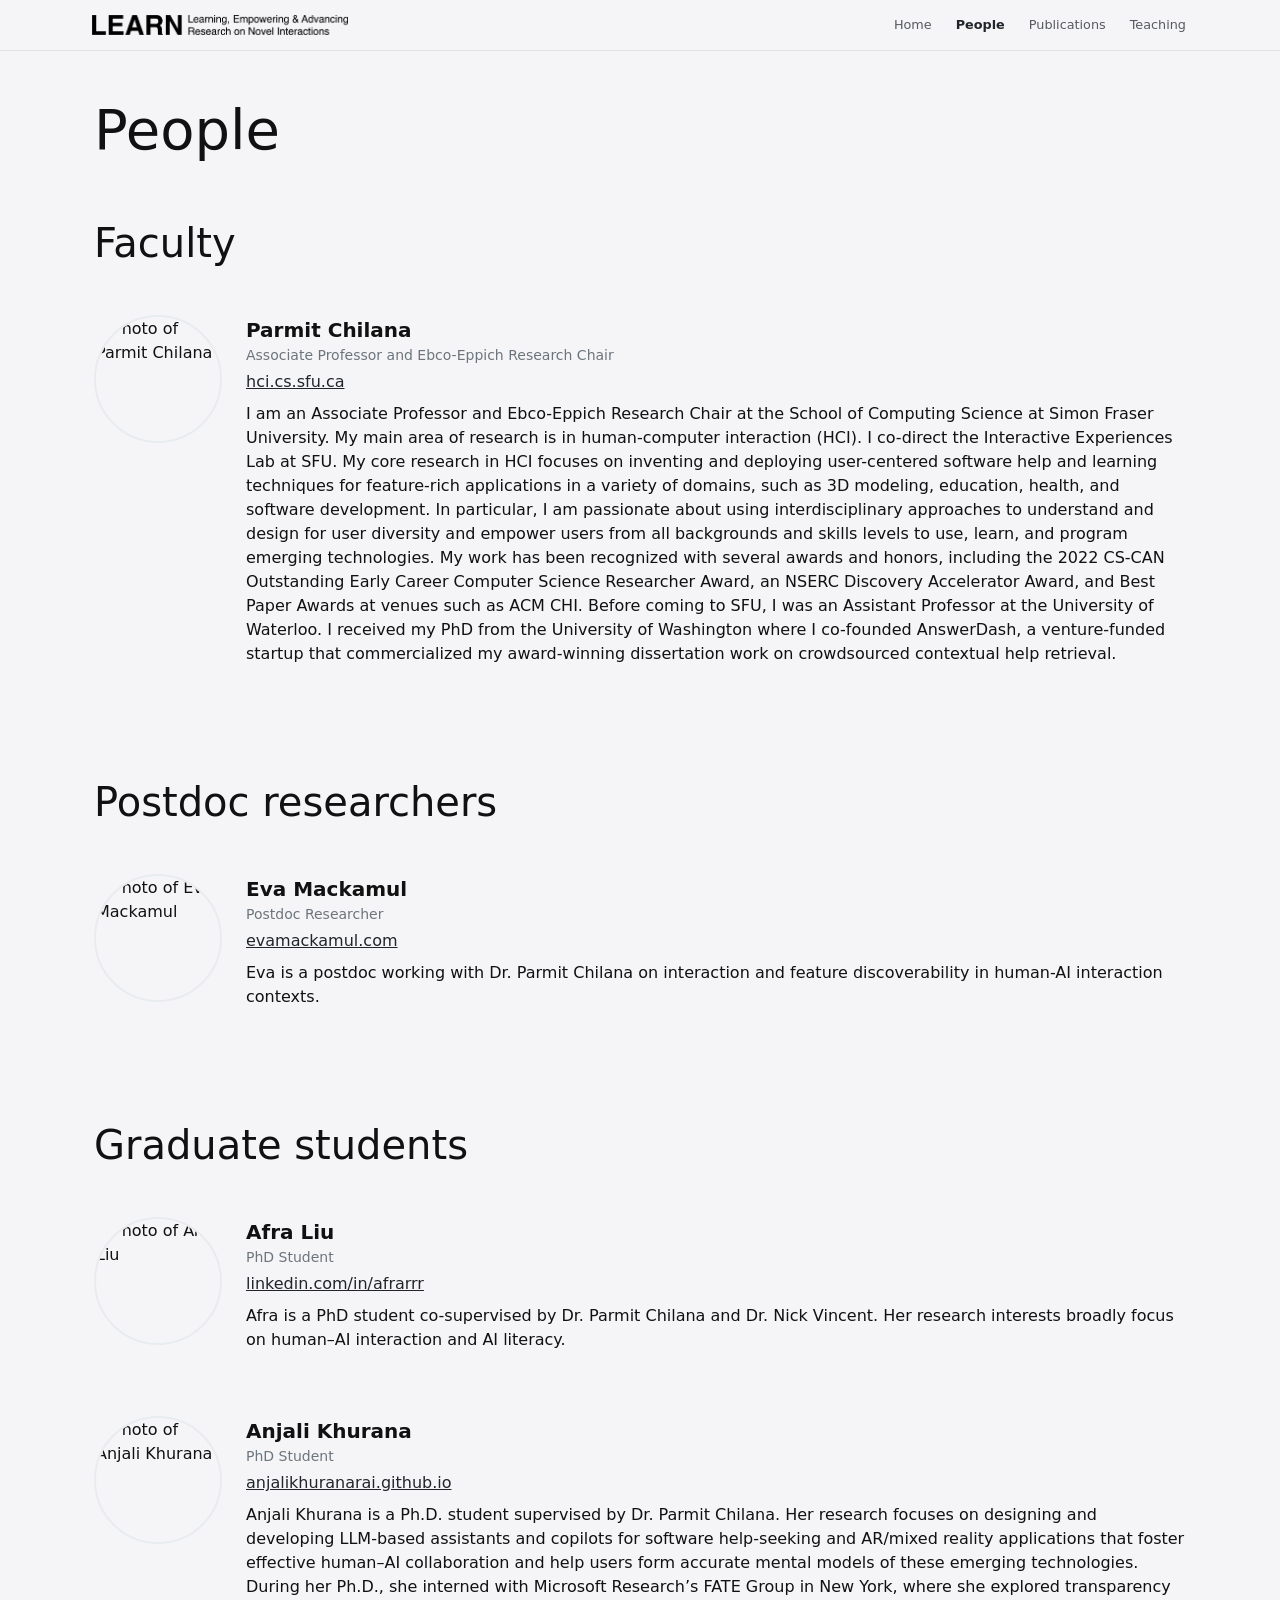
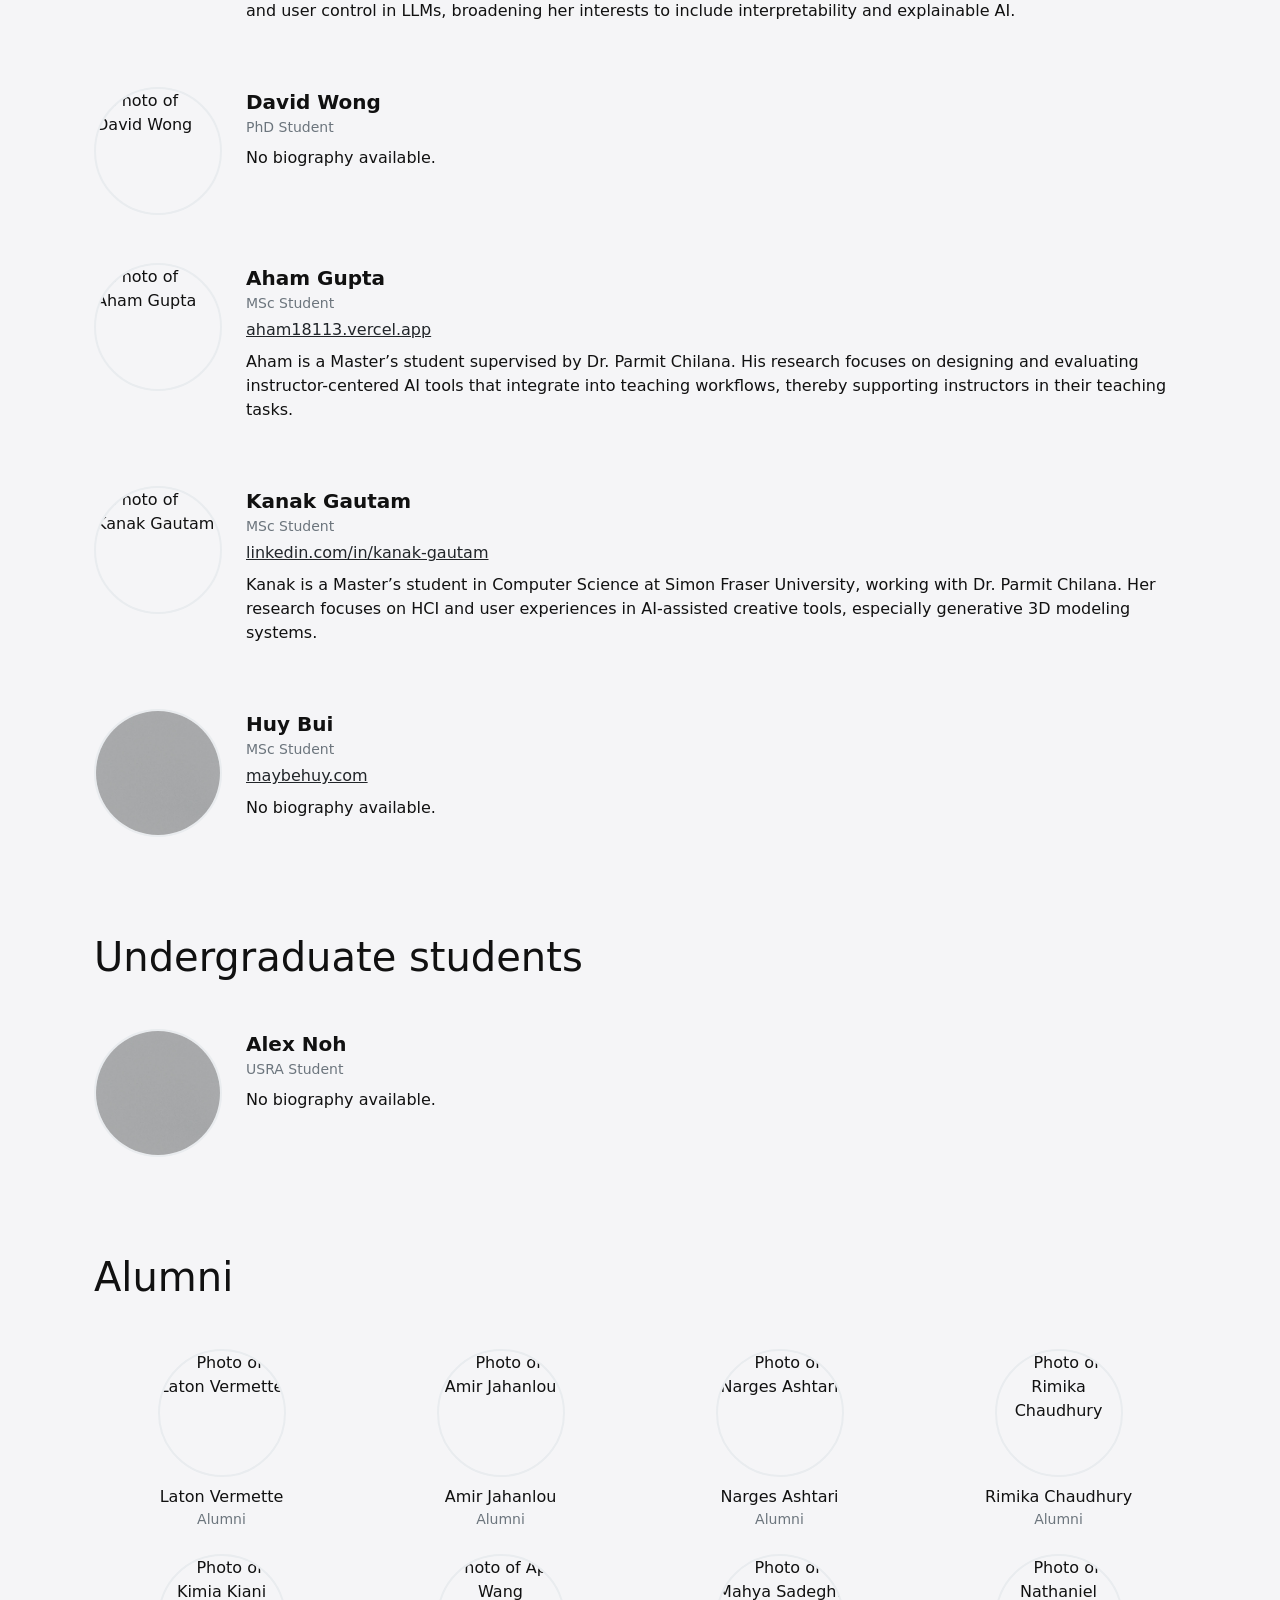
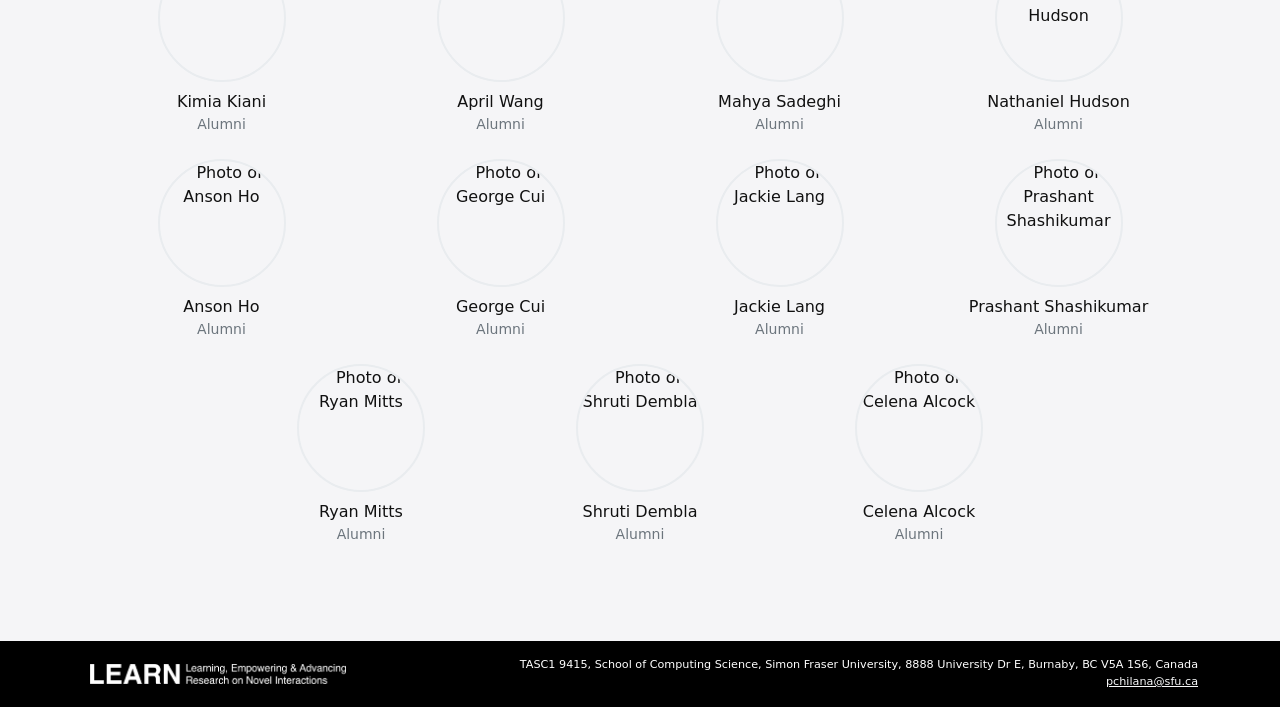
==== people/index.html @ 16b34273 "feat: People page" ====
<!DOCTYPE html>
<html lang="en">

<head>
  <meta charset="UTF-8">
  <meta name="viewport" content="width=device-width, initial-scale=1.0">
  <title>People - LEARN Lab</title>
  <link rel="stylesheet" href="/assets/vendor/bootstrap-5.3.8-dist/bootstrap.min.css">
  <link rel="stylesheet" href="/css/style.css">
  <script type="module" src="/js/components/NavBar.js"></script>
  <script type="module" src="/js/components/SiteFooter.js"></script>
  <script type="module" src="/js/components/ProfileBio.js"></script>
  <script type="module" src="/js/components/ProfileCard.js"></script>
  <script type="module" src="index.js"></script>
</head>

<body>
  <nav-bar page="people"></nav-bar>
  <main class="pt-5">
    <div class="container d-flex flex-column align-items-center justify-content-start pt-5 px-0">
      <div class="row align-items-center justify-content-center g-5 w-100">
        <h1 class="display-4 fw-medium">People</h1>
      </div>
    </div>

    <section id="faculty" class="container d-flex flex-column align-items-center justify-content-start py-5 px-0">
      <div class="row align-items-center justify-content-center g-5 w-100">
        <h2 class="h1 fw-medium mb-0 text-center text-md-start">Faculty</h2>
        <div class="members-list d-flex flex-column gap-5"></div>
      </div>
    </section>

    <section id="postdoc" class="container d-flex flex-column align-items-center justify-content-start py-5 px-0">
      <div class="row align-items-center justify-content-center g-5 w-100">
          <h2 class="h1 fw-medium mb-0 text-center text-md-start">Postdoc researchers</h2>
          <div class="members-list d-flex flex-column gap-5"></div>
      </div>
    </section>

    <section id="graduate" class="container d-flex flex-column align-items-center justify-content-start py-5 px-0">
      <div class="row align-items-center justify-content-center g-5 w-100">
        <h2 class="h1 fw-medium mb-0 text-center text-md-start">Graduate students</h2>
        <div class="members-list d-flex flex-column gap-5"></div>
      </div>
    </section>

    <section id="undergrad" class="container d-flex flex-column align-items-center justify-content-start py-5 px-0">
      <div class="row align-items-center justify-content-center g-5 w-100">
        <h2 class="h1 fw-medium mb-0 text-center text-md-start">Undergraduate students</h2>
        <div class="members-list d-flex flex-column gap-5"></div>
      </div>
    </section>

    <section id="alumni" class="container d-flex flex-column align-items-center justify-content-start py-5 px-0">
      <div class="row align-items-center justify-content-center g-5 w-100">
        <h2 class="h1 fw-medium mb-0 text-center text-md-start">Alumni</h2>
        <div class="members-list row row-cols-1 row-cols-sm-2 row-cols-md-4 g-4 justify-content-center"></div>
      </div>
    </section>

    <section id="other" class="container d-flex flex-column align-items-center justify-content-start py-5 px-0">
      <div class="row align-items-center justify-content-center g-5 w-100">
        <h2 class="h1 fw-medium mb-0 text-center text-md-start">Other</h2>
        <div class="members-list row row-cols-1 row-cols-sm-2 row-cols-md-4 g-4 justify-content-center"></div>
      </div>
    </section>
  </main>

  <site-footer></site-footer>
  <script src="/assets/vendor/bootstrap-5.3.8-dist/bootstrap.bundle.min.js"></script>
</body>

</html>
---- css/style.css ----
@import url("navbar.css");

:root {
  color-scheme: light;
}

* {
  scroll-behavior: smooth;
}

body {
  margin: 0;
  color: #111;
  background-color: #F5F5F7;
}
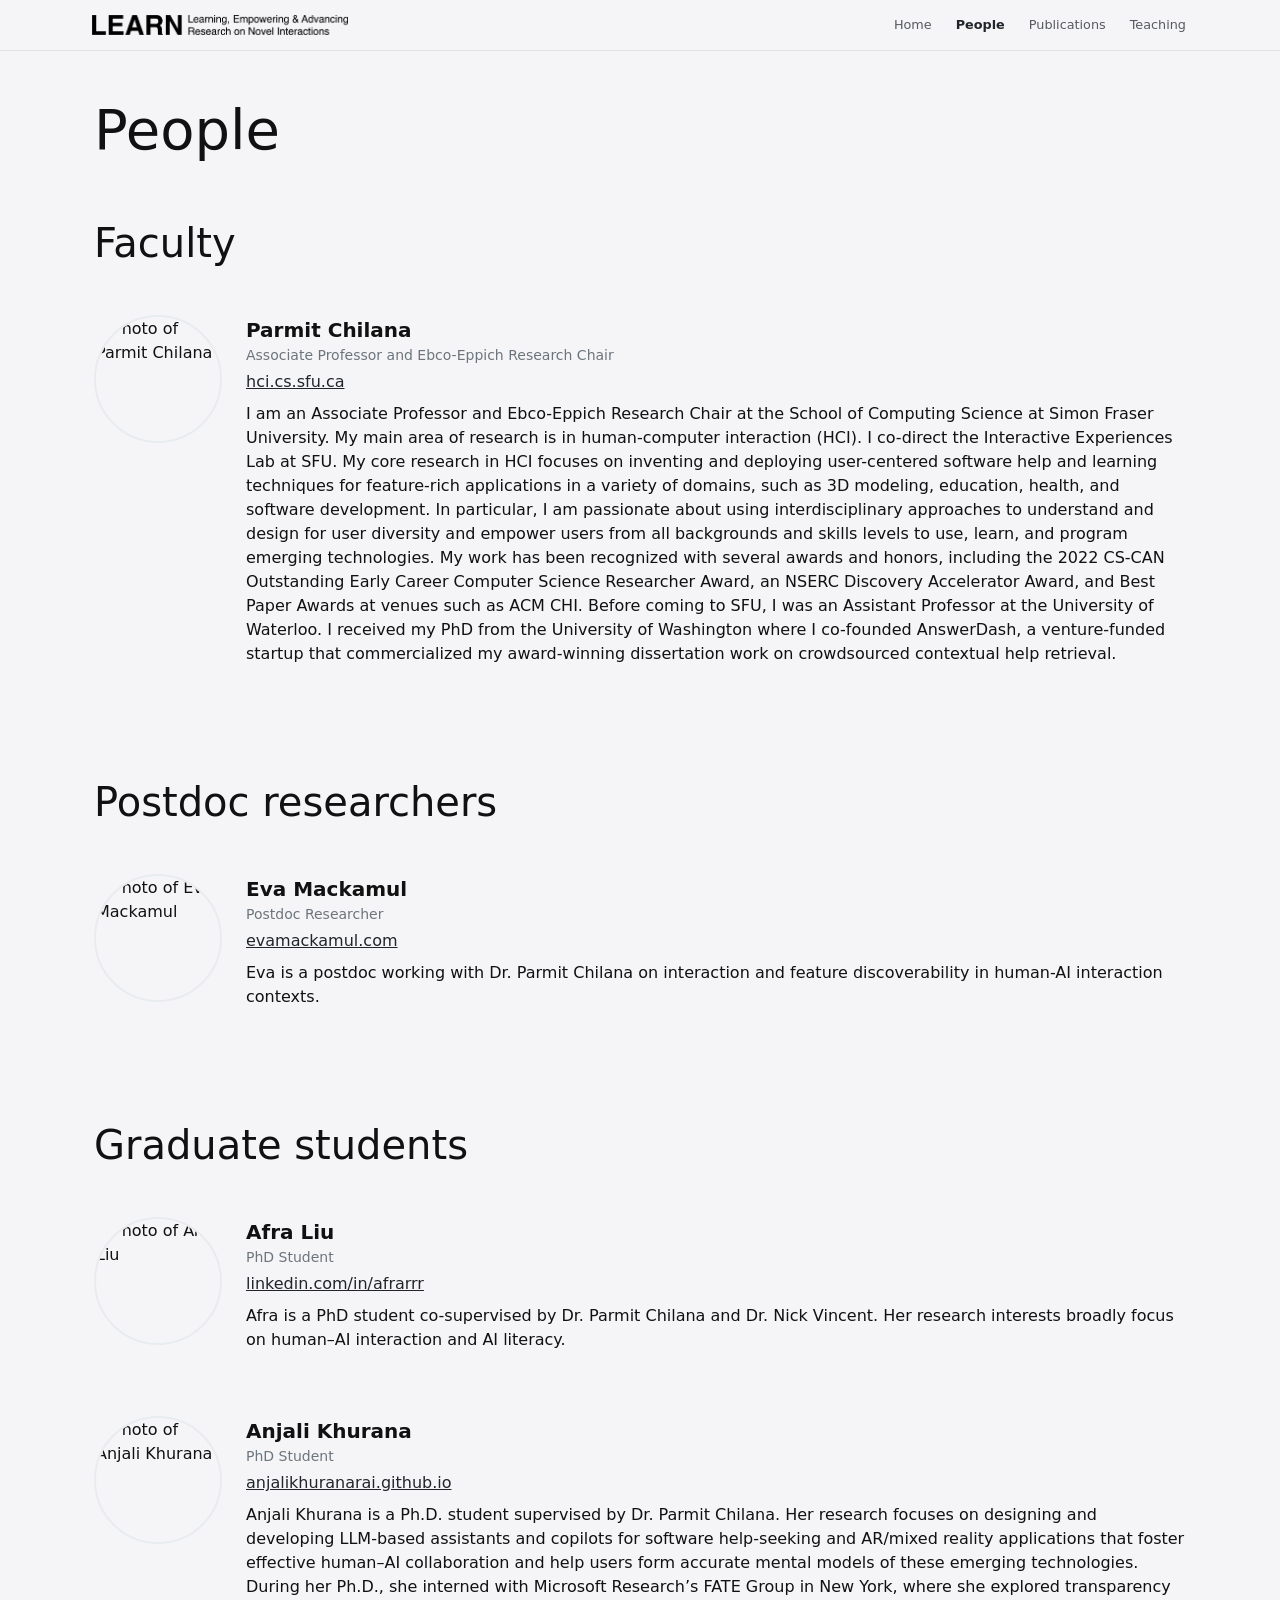
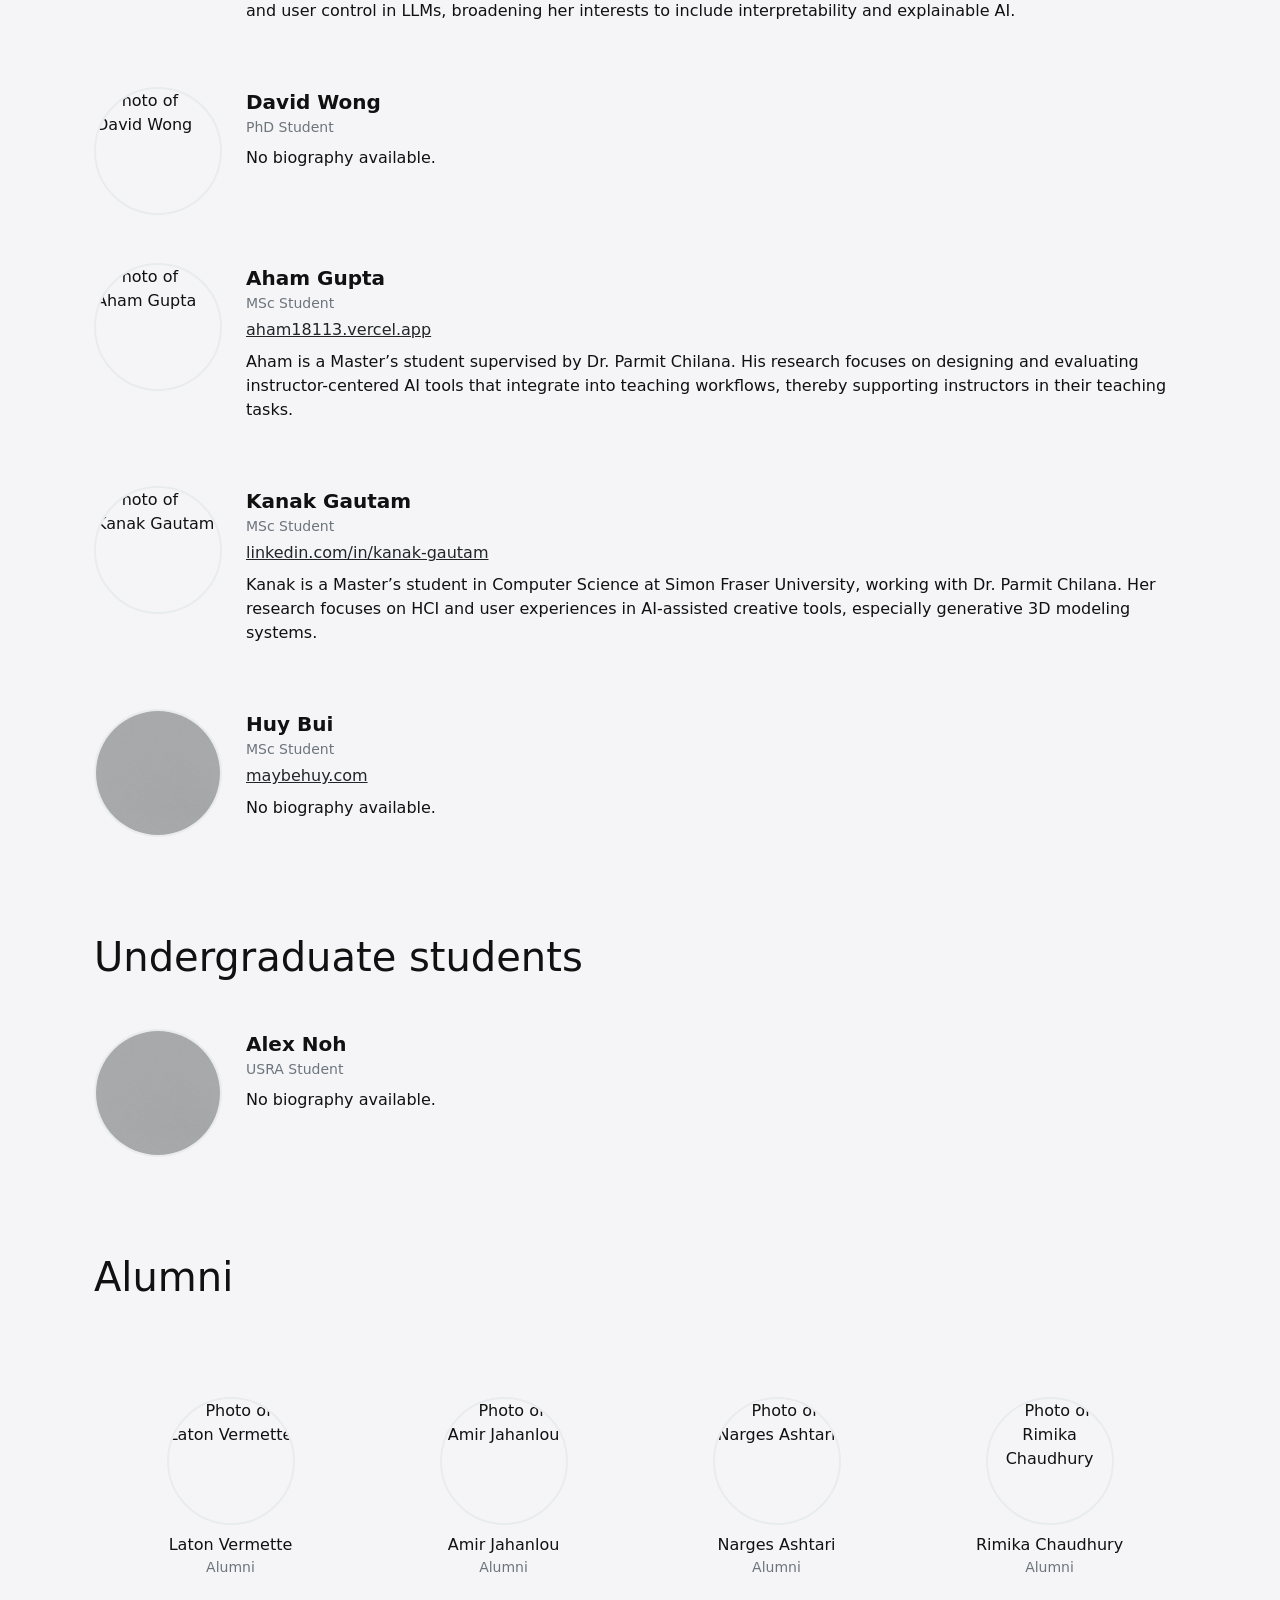
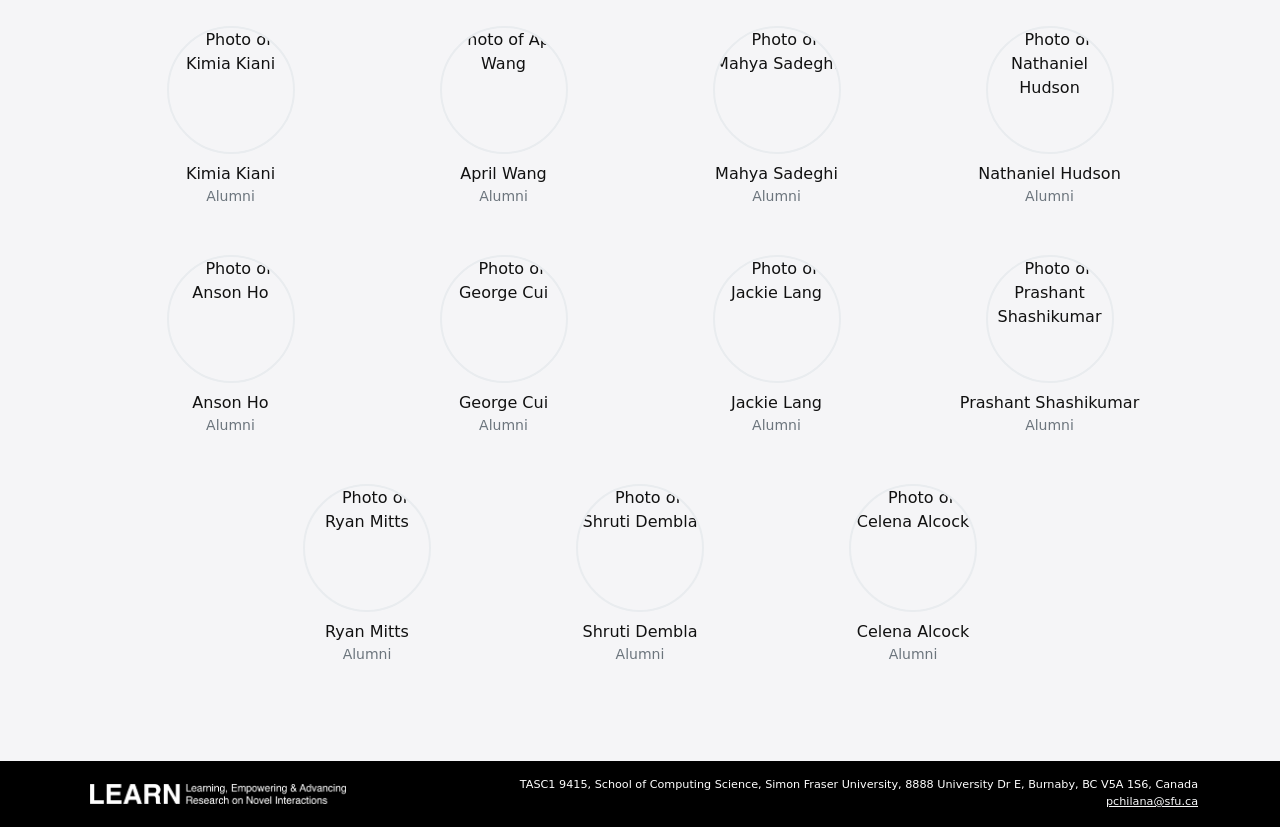
==== commit 171e6b1b: "fix: Adjust gap" ====
--- a/people/index.html
+++ b/people/index.html
@@ -54,14 +54,14 @@
     <section id="alumni" class="container d-flex flex-column align-items-center justify-content-start py-5 px-0">
       <div class="row align-items-center justify-content-center g-5 w-100">
         <h2 class="h1 fw-medium mb-0 text-center text-md-start">Alumni</h2>
-        <div class="members-list row row-cols-1 row-cols-sm-2 row-cols-md-4 g-4 justify-content-center"></div>
+        <div class="members-list row row-cols-1 row-cols-sm-2 row-cols-md-4 g-5 justify-content-center"></div>
       </div>
     </section>
 
     <section id="other" class="container d-flex flex-column align-items-center justify-content-start py-5 px-0">
       <div class="row align-items-center justify-content-center g-5 w-100">
         <h2 class="h1 fw-medium mb-0 text-center text-md-start">Other</h2>
-        <div class="members-list row row-cols-1 row-cols-sm-2 row-cols-md-4 g-4 justify-content-center"></div>
+        <div class="members-list row row-cols-1 row-cols-sm-2 row-cols-md-4 g-5 justify-content-center"></div>
       </div>
     </section>
   </main>
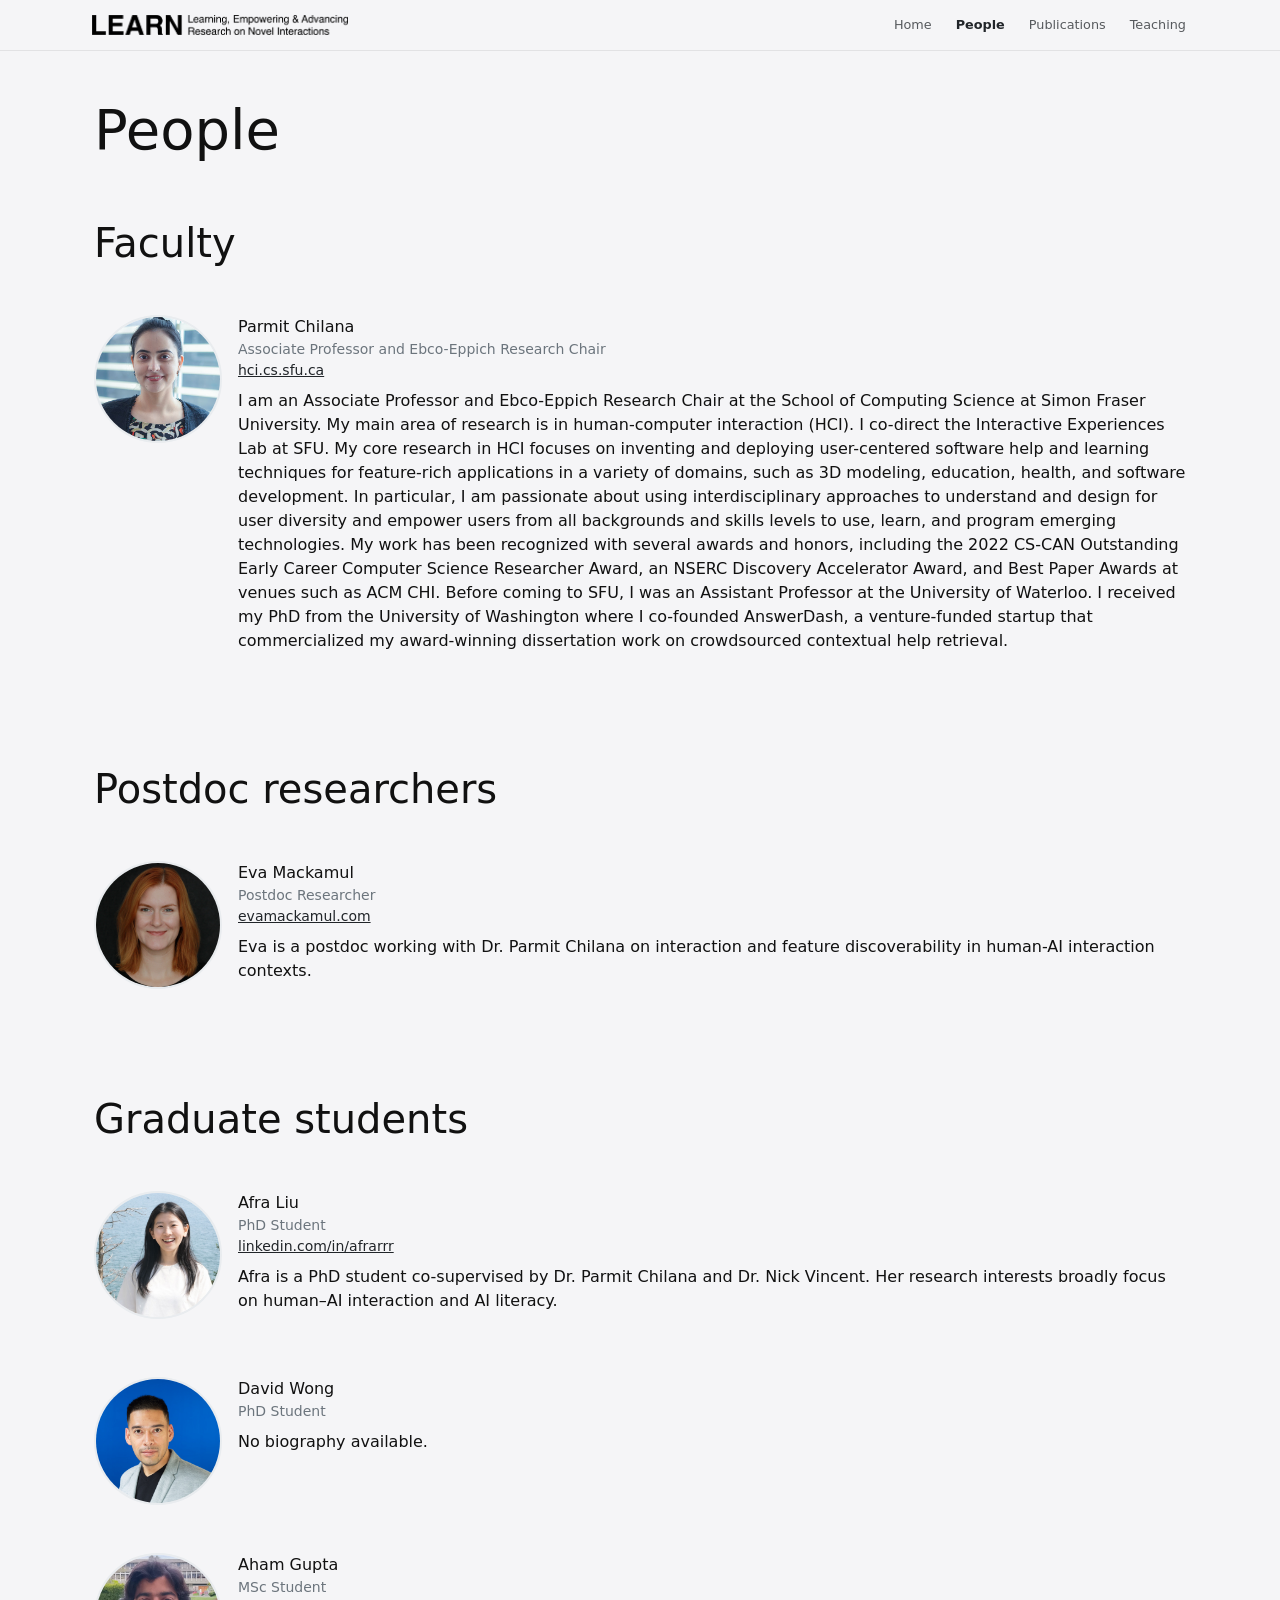
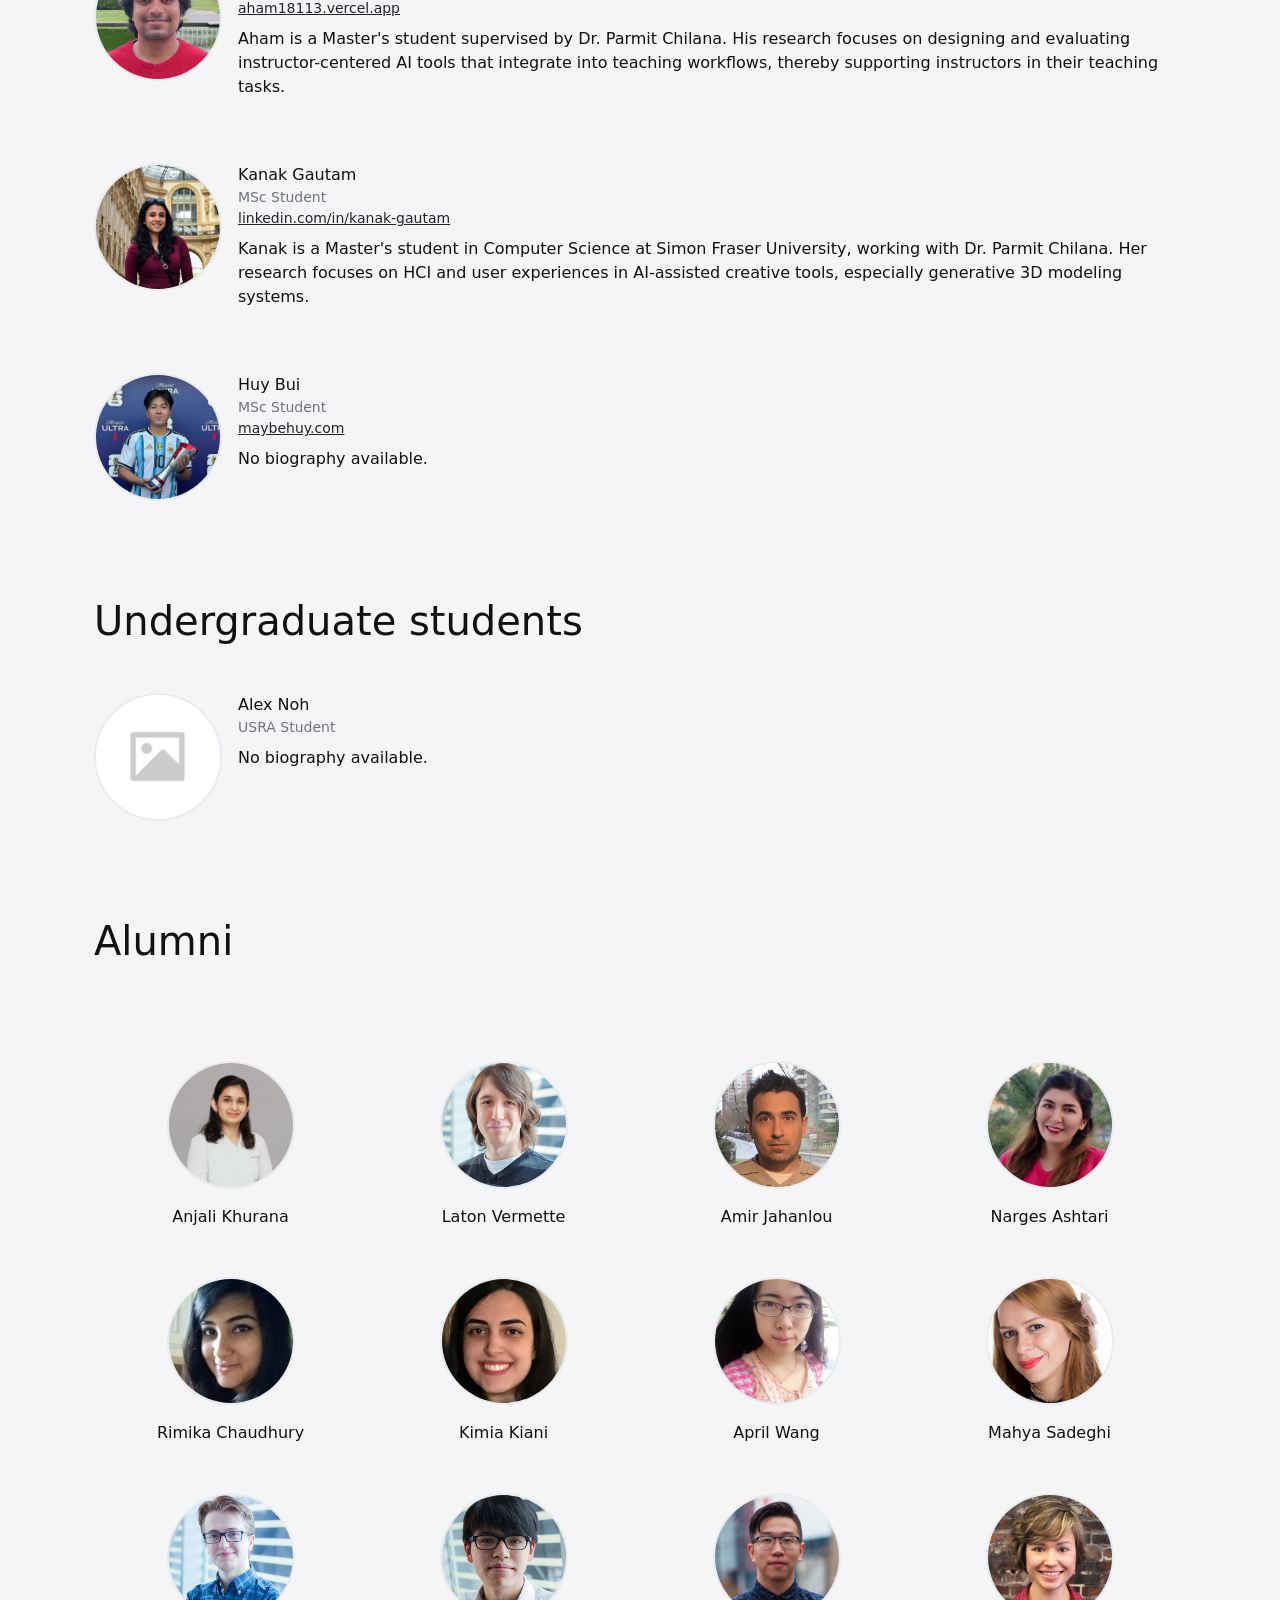
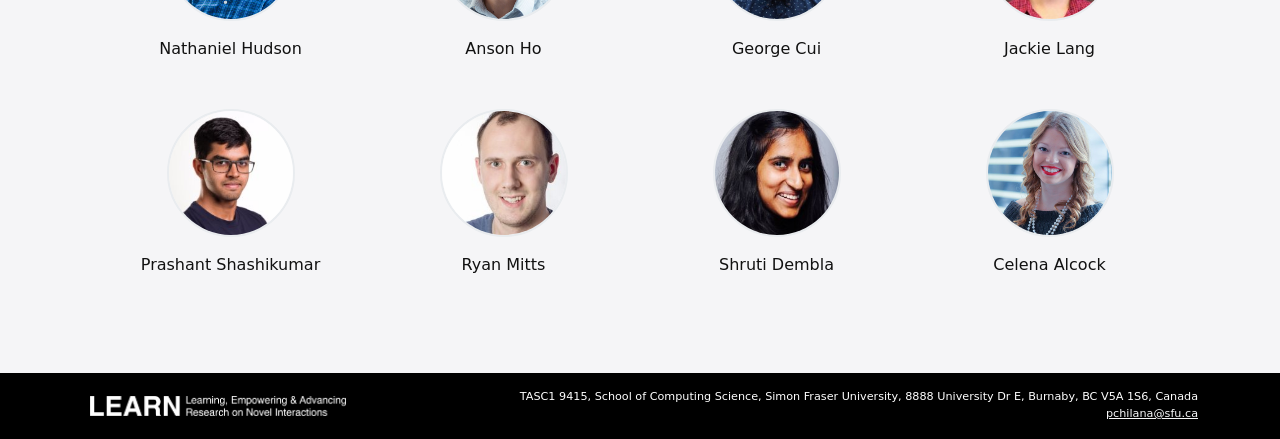
==== commit deef5bf7: "refactor: Rename 'people/index.js' to 'people/people.js'" ====
--- a/people/index.html
+++ b/people/index.html
@@ -11,7 +11,7 @@
   <script type="module" src="/js/components/SiteFooter.js"></script>
   <script type="module" src="/js/components/ProfileBio.js"></script>
   <script type="module" src="/js/components/ProfileCard.js"></script>
-  <script type="module" src="index.js"></script>
+  <script type="module" src="people.js"></script>
 </head>
 
 <body>
--- a/css/style.css
+++ b/css/style.css
@@ -12,4 +12,11 @@
   margin: 0;
   color: #111;
   background-color: #F5F5F7;
+  min-height: 100vh;
+  display: flex;
+  flex-direction: column;
+}
+
+main {
+  flex: 1;
 }
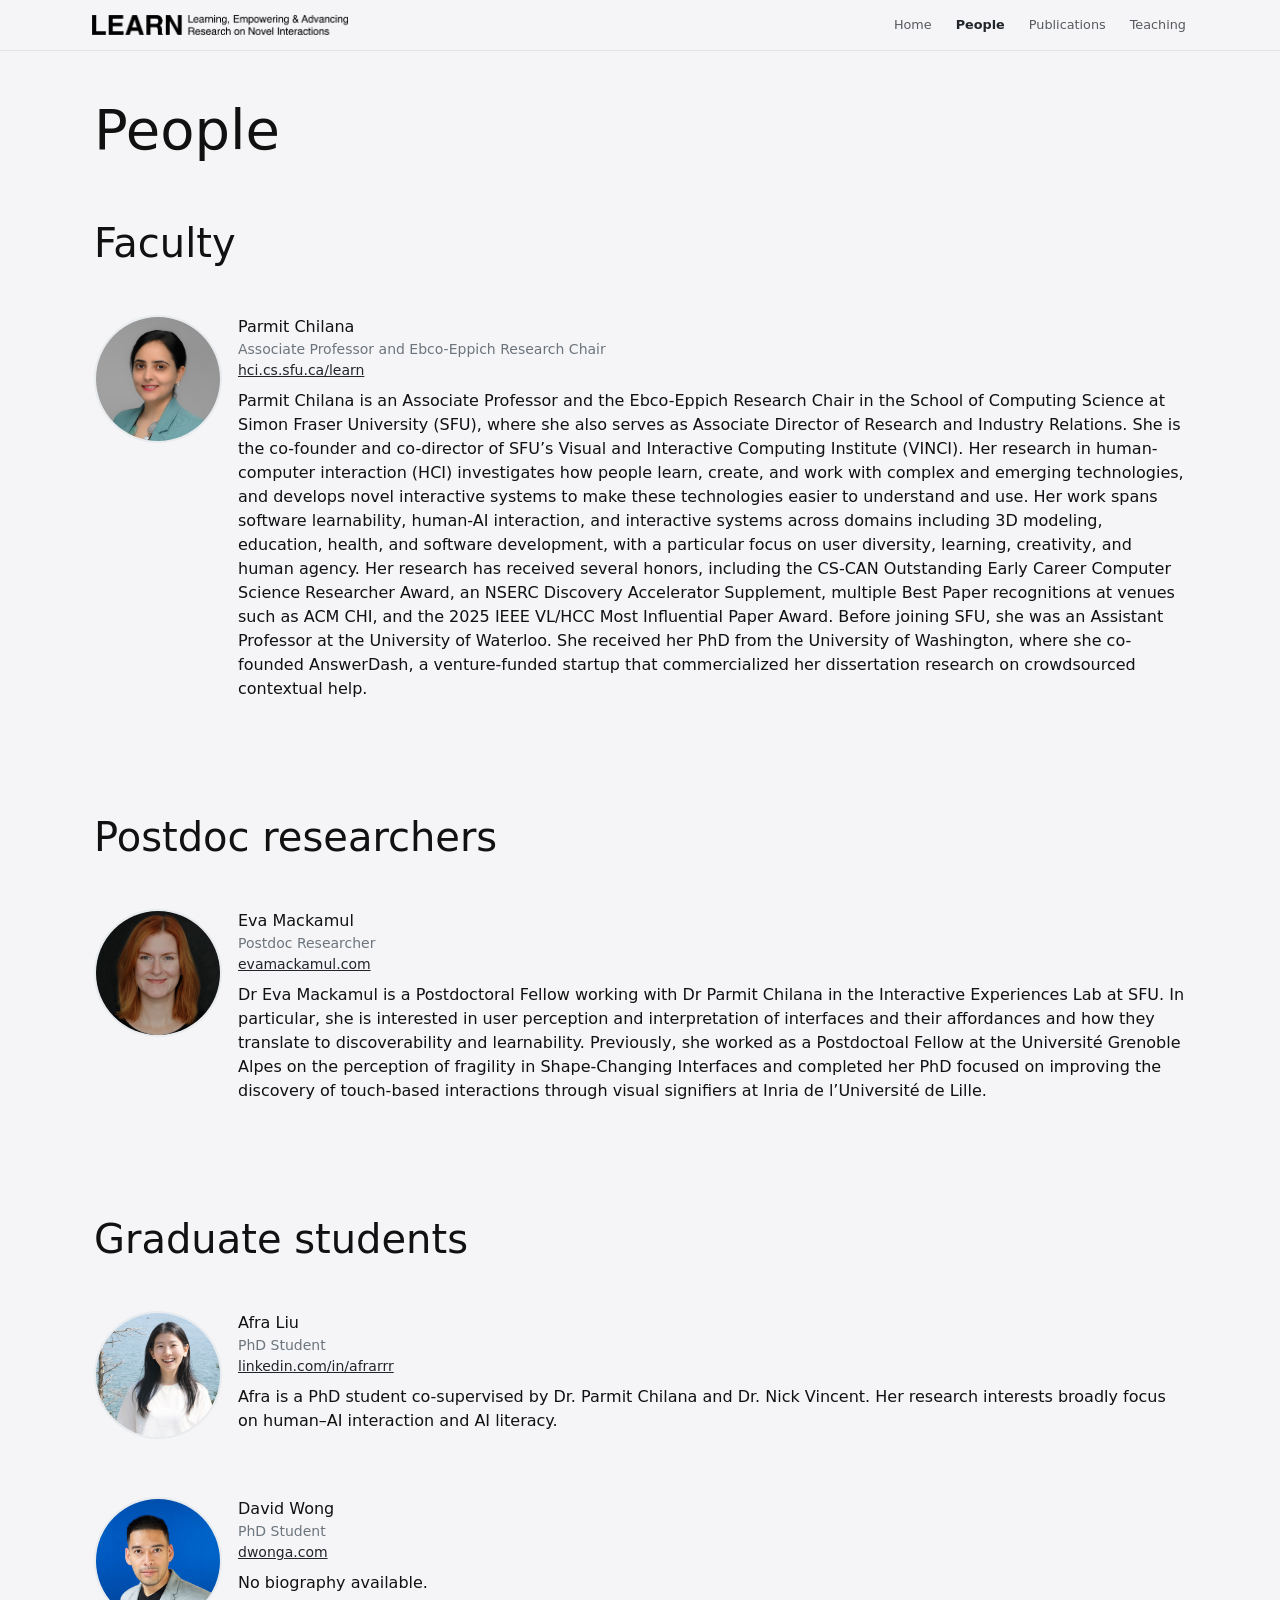
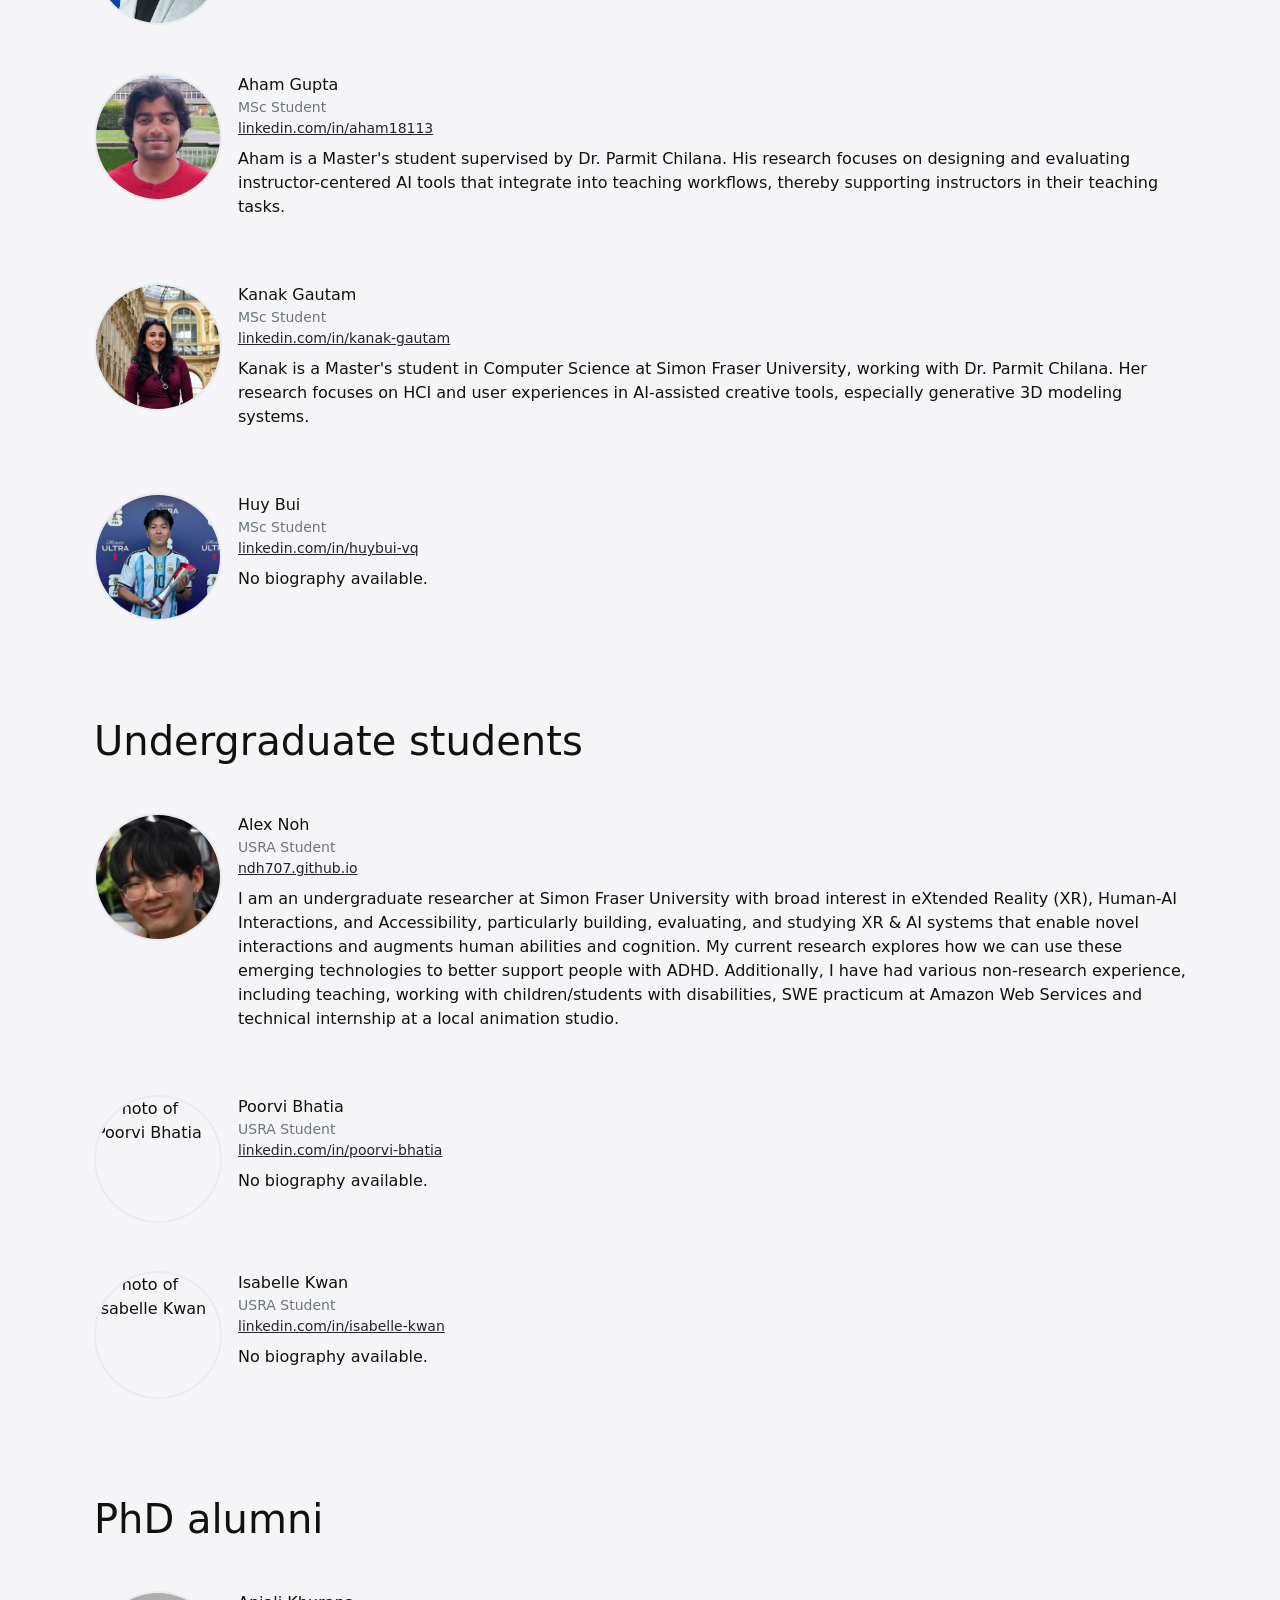
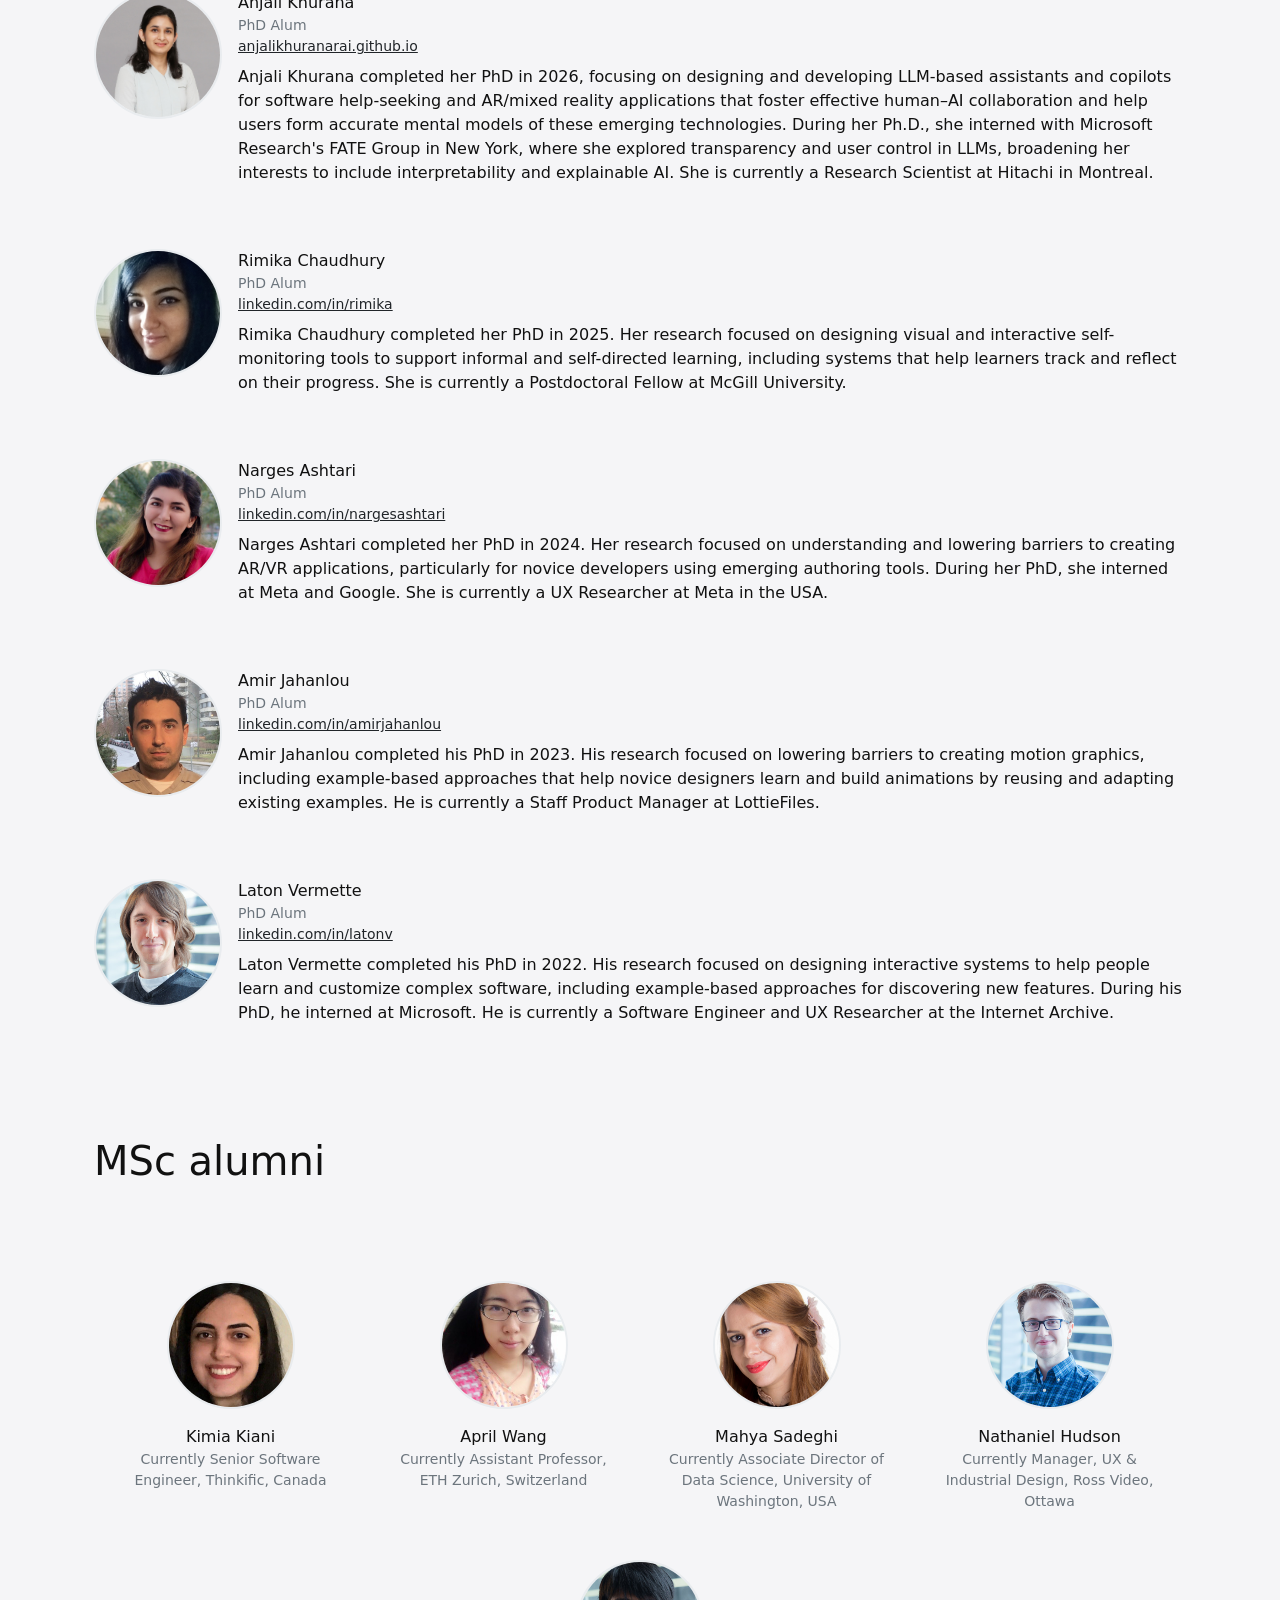
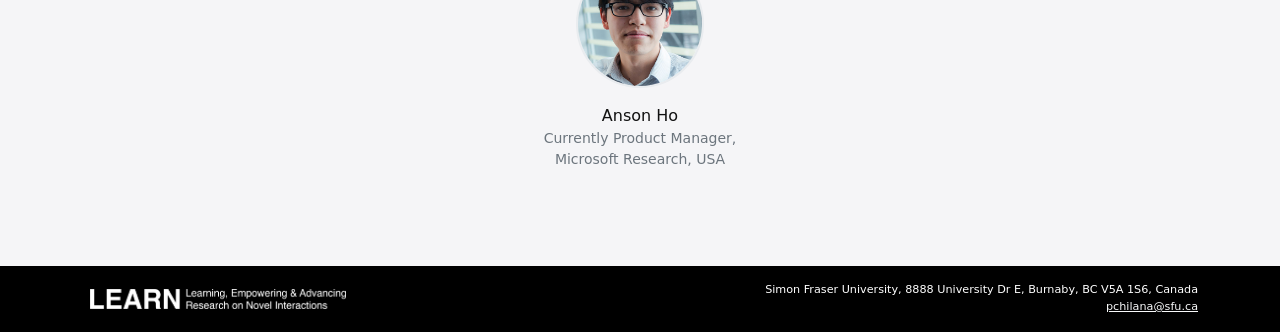
==== commit b9e19896: "Update people data" ====
--- a/people/index.html
+++ b/people/index.html
@@ -51,9 +51,16 @@
       </div>
     </section>
 
-    <section id="alumni" class="container d-flex flex-column align-items-center justify-content-start py-5 px-0">
+    <section id="phd-alumni" class="container d-flex flex-column align-items-center justify-content-start py-5 px-0">
       <div class="row align-items-center justify-content-center g-5 w-100">
-        <h2 class="h1 fw-medium mb-0 text-center text-md-start">Alumni</h2>
+        <h2 class="h1 fw-medium mb-0 text-center text-md-start">PhD alumni</h2>
+        <div class="members-list d-flex flex-column gap-5"></div>
+      </div>
+    </section>
+
+    <section id="msc-alumni" class="container d-flex flex-column align-items-center justify-content-start py-5 px-0">
+      <div class="row align-items-center justify-content-center g-5 w-100">
+        <h2 class="h1 fw-medium mb-0 text-center text-md-start">MSc alumni</h2>
         <div class="members-list row row-cols-1 row-cols-sm-2 row-cols-md-4 g-5 justify-content-center"></div>
       </div>
     </section>
